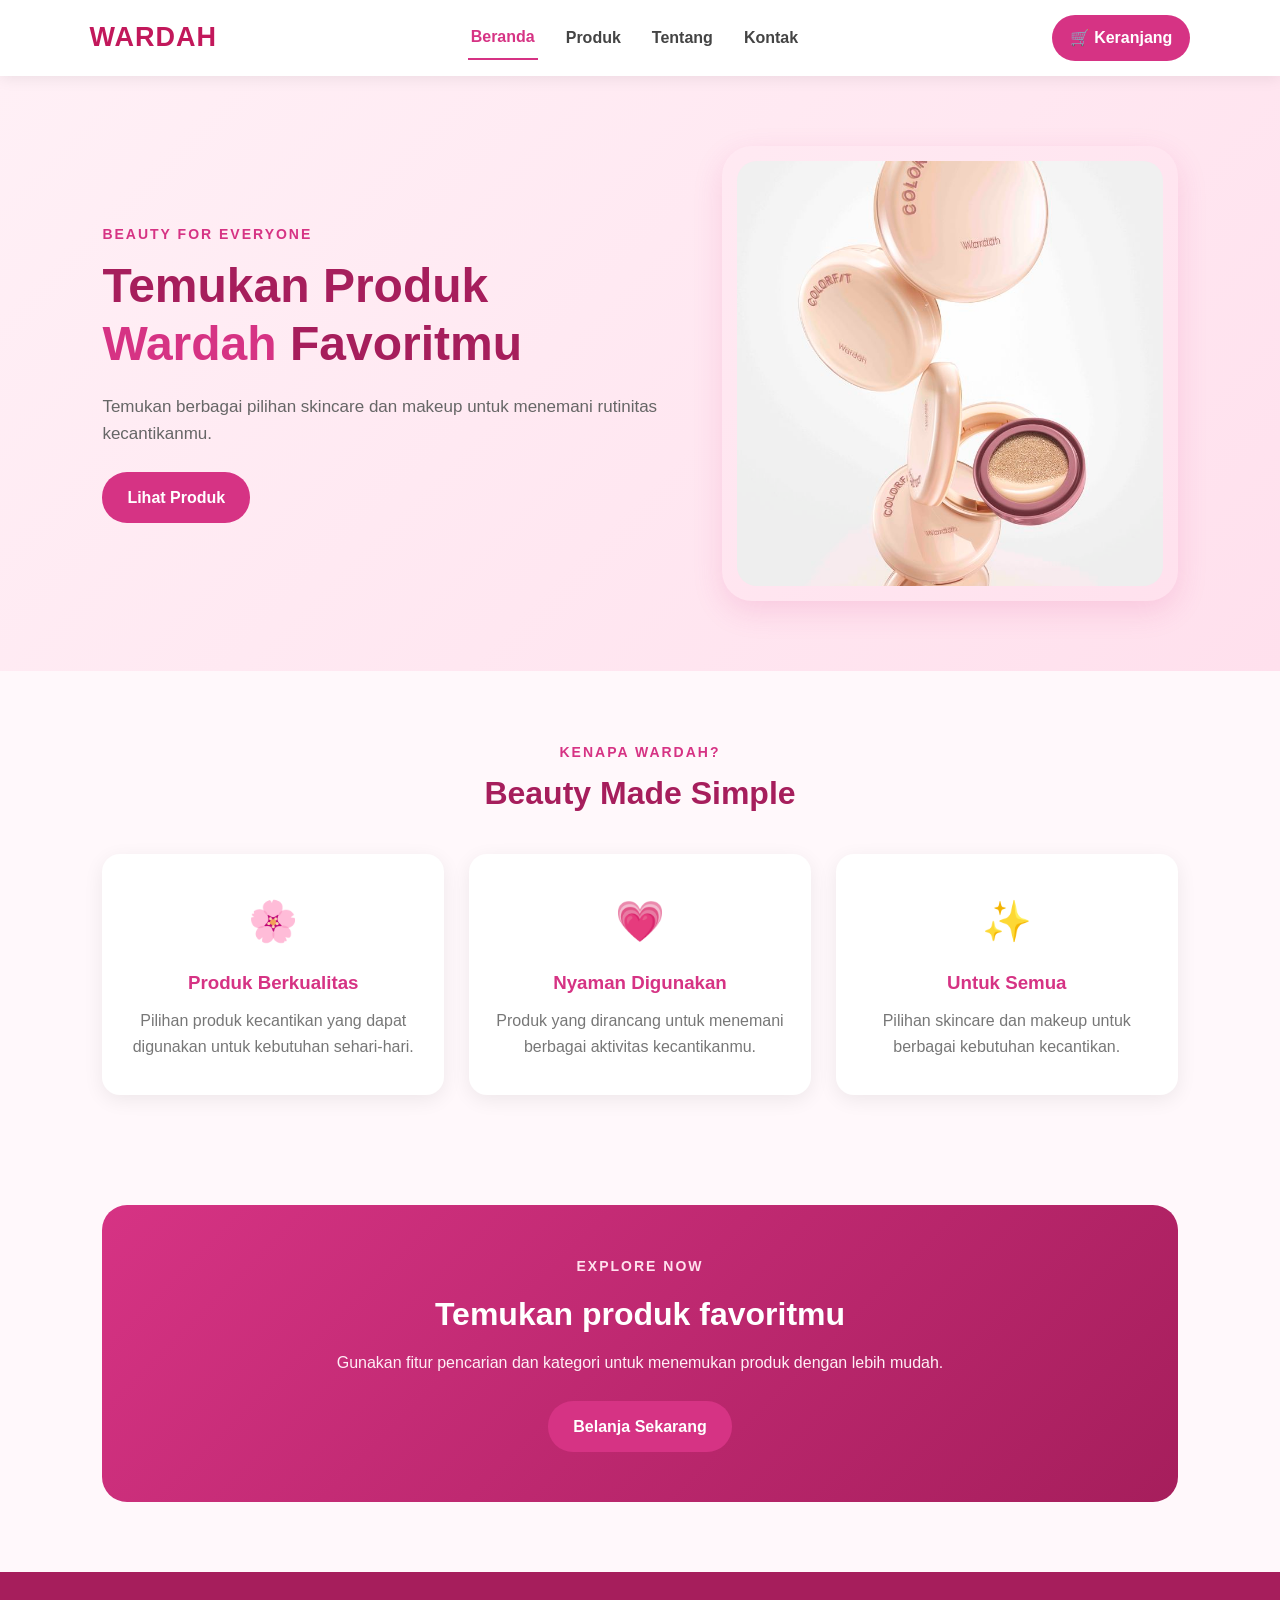
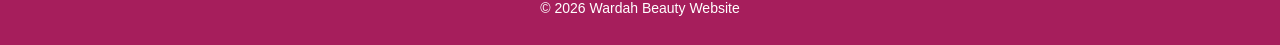
==== index.html @ 6081b06a "Upload project" ====
<!DOCTYPE html>
<html lang="id">
<head>
    <meta charset="UTF-8">
    <meta name="viewport" content="width=device-width, initial-scale=1.0">
    <title>Wardah Beauty - Beranda</title>

    <link rel="stylesheet" href="style.css">
</head>

<body>

    <header>
        <div class="logo">WARDAH</div>

        <nav>
            <a href="index.html" class="active">Beranda</a>
            <a href="produk.html">Produk</a>
            <a href="tentang.html">Tentang</a>
            <a href="kontak.html">Kontak</a>
        </nav>

        <a href="produk.html" class="cart-link">
            🛒 Keranjang
        </a>
    </header>

    <main>

        <section class="hero">
            <div class="hero-text">
                <p class="subtitle">BEAUTY FOR EVERYONE</p>

                <h1>
                    Temukan Produk
                    <span>Wardah</span>
                    Favoritmu
                </h1>

                <p>
                    Temukan berbagai pilihan skincare dan makeup
                    untuk menemani rutinitas kecantikanmu.
                </p>

                <a href="produk.html" class="main-button">
                    Lihat Produk
                </a>
            </div>

            <div class="hero-image">
                <img src="WardahColorfit.jpg"
                     alt="Produk Wardah">
            </div>
        </section>

        <section class="features">
            <div class="section-heading">
                <p>KENAPA WARDAH?</p>
                <h2>Beauty Made Simple</h2>
            </div>

            <div class="feature-list">

                <article class="feature-card">
                    <div class="feature-icon">🌸</div>
                    <h3>Produk Berkualitas</h3>
                    <p>
                        Pilihan produk kecantikan yang dapat
                        digunakan untuk kebutuhan sehari-hari.
                    </p>
                </article>

                <article class="feature-card">
                    <div class="feature-icon">💗</div>
                    <h3>Nyaman Digunakan</h3>
                    <p>
                        Produk yang dirancang untuk menemani
                        berbagai aktivitas kecantikanmu.
                    </p>
                </article>

                <article class="feature-card">
                    <div class="feature-icon">✨</div>
                    <h3>Untuk Semua</h3>
                    <p>
                        Pilihan skincare dan makeup untuk
                        berbagai kebutuhan kecantikan.
                    </p>
                </article>

            </div>
        </section>

        <section class="home-promo">
            <div>
                <p class="subtitle">EXPLORE NOW</p>
                <h2>Temukan produk favoritmu</h2>
                <p>
                    Gunakan fitur pencarian dan kategori untuk
                    menemukan produk dengan lebih mudah.
                </p>

                <a href="produk.html" class="main-button">
                    Belanja Sekarang
                </a>
            </div>
        </section>

    </main>

    <footer>
        <p>© 2026 Wardah Beauty Website</p>
    </footer>

    <script src="script.js"></script>
</body>
</html>
---- style.css ----
/* ================================
   RESET
================================ */

* {
    margin: 0;
    padding: 0;
    box-sizing: border-box;
}

html {
    scroll-behavior: smooth;
}

body {
    font-family: Arial, Helvetica, sans-serif;
    background-color: #fff8fb;
    color: #333;
    line-height: 1.6;
}

/* ================================
   HEADER
================================ */

header {
    background-color: #ffffff;
    min-height: 75px;
    padding: 15px 7%;

    display: flex;
    align-items: center;
    justify-content: space-between;

    gap: 25px;

    box-shadow: 0 2px 15px rgba(0, 0, 0, 0.08);

    position: sticky;
    top: 0;
    z-index: 100;
}

/* LOGO */

.logo {
    color: #c2185b;
    font-size: 27px;
    font-weight: bold;
    letter-spacing: 1px;
}

/* NAVIGATION */

nav {
    display: flex;
    align-items: center;
    justify-content: center;
    gap: 25px;
}

nav a {
    color: #444;
    text-decoration: none;
    font-weight: bold;
    padding: 8px 3px;

    transition: 0.3s;
}

nav a:hover {
    color: #d63384;
}

nav a.active {
    color: #d63384;
    border-bottom: 2px solid #d63384;
}

/* CART */

.cart-link,
.cart-button {
    border: none;
    text-decoration: none;
    background-color: #d63384;
    color: white;

    padding: 10px 18px;

    border-radius: 25px;

    font-weight: bold;
    cursor: pointer;

    transition: 0.3s;
}

.cart-link:hover,
.cart-button:hover {
    background-color: #b02a6f;
    transform: translateY(-2px);
}

#cartCount {
    background-color: white;
    color: #d63384;

    padding: 2px 7px;
    margin-left: 4px;

    border-radius: 50%;

    font-size: 12px;
}

/* ================================
   HERO
================================ */

.hero {
    min-height: 520px;

    padding: 70px 8%;

    display: flex;
    align-items: center;
    justify-content: space-between;

    gap: 50px;

    background: linear-gradient(
        135deg,
        #fff0f6,
        #ffe0ed
    );
}

.hero-text {
    max-width: 570px;
}

.subtitle {
    color: #d63384;
    font-size: 14px;
    font-weight: bold;
    letter-spacing: 2px;

    margin-bottom: 12px;
}

.hero-text h1 {
    color: #a61e5c;

    font-size: 48px;

    line-height: 1.2;

    margin-bottom: 20px;
}

.hero-text h1 span {
    color: #d63384;
}

.hero-text > p:not(.subtitle) {
    color: #666;
    font-size: 17px;
}

/* HERO IMAGE */

.hero-image {
    width: 500px;
    max-width: 48%;

    padding: 15px;

    border-radius: 30px;

    box-shadow:
        0 10px 30px rgba(214, 51, 132, 0.15);
}

.hero-image img {
    width: 100%;
    aspect-ratio: 1 / 1;

    display: block;

    object-fit: cover;
    object-position: center;

    padding: 0;
    margin: 0;

    border-radius: 20px;
}

/* ================================
   BUTTON
================================ */

.main-button {
    display: inline-block;

    margin-top: 25px;

    padding: 13px 25px;

    background-color: #d63384;
    color: white;

    text-decoration: none;

    border: none;

    border-radius: 25px;

    font-weight: bold;

    cursor: pointer;

    transition: 0.3s;
}

.main-button:hover {
    background-color: #b02a6f;
    transform: translateY(-2px);
}

/* ================================
   SECTION
================================ */

section {
    padding: 70px 8%;
}

.section-heading {
    text-align: center;
    margin-bottom: 35px;
}

.section-heading p {
    color: #d63384;

    font-size: 14px;

    font-weight: bold;

    letter-spacing: 2px;
}

.section-heading h2 {
    color: #a61e5c;

    font-size: 32px;

    margin-top: 5px;
}

/* ================================
   FEATURE
================================ */

.feature-list {
    display: grid;

    grid-template-columns:
        repeat(3, 1fr);

    gap: 25px;
}

.feature-card {
    background-color: white;

    padding: 35px 25px;

    text-align: center;

    border-radius: 18px;

    box-shadow:
        0 5px 20px rgba(0, 0, 0, 0.07);

    transition: 0.3s;
}

.feature-card:hover {
    transform: translateY(-8px);

    box-shadow:
        0 10px 25px rgba(214, 51, 132, 0.15);
}

.feature-icon {
    font-size: 40px;

    margin-bottom: 15px;
}

.feature-card h3 {
    color: #d63384;

    margin-bottom: 10px;
}

.feature-card p {
    color: #777;
}

/* ================================
   PROMO
================================ */

.home-promo {
    background: linear-gradient(
        135deg,
        #d63384,
        #a61e5c
    );

    color: white;

    border-radius: 25px;

    margin: 40px 8% 70px;

    padding: 50px;

    text-align: center;
}

.home-promo .subtitle {
    color: #ffe1ee;
}

.home-promo h2 {
    font-size: 32px;

    margin-bottom: 10px;
}

.home-promo p:not(.subtitle) {
    color: #ffeef6;
}

/* ================================
   PAGE TITLE
================================ */

.page-title {
    text-align: center;

    padding: 65px 20px 30px;
}

.page-title h1 {
    color: #a61e5c;

    font-size: 38px;

    margin-bottom: 8px;
}

.page-title > p:last-child {
    color: #777;
}

/* ================================
   SEARCH
================================ */

.product-section {
    padding-top: 25px;
}

.search-box {
    max-width: 650px;

    margin: 0 auto 25px;
}

.search-box input {
    width: 100%;

    padding: 15px 20px;

    border: 2px solid #f3bfd4;

    border-radius: 30px;

    background-color: white;

    font-size: 16px;

    outline: none;

    transition: 0.3s;
}

.search-box input:focus {
    border-color: #d63384;

    box-shadow:
        0 0 0 4px rgba(214, 51, 132, 0.08);
}

/* ================================
   FILTER
================================ */

.filter {
    text-align: center;

    margin-bottom: 25px;
}

.filter-btn {
    border: none;

    padding: 10px 22px;

    margin: 5px;

    border-radius: 25px;

    background-color: #f8dce8;

    color: #a61e5c;

    font-weight: bold;

    cursor: pointer;

    transition: 0.3s;
}

.filter-btn:hover {
    background-color: #f1bfd3;
}

.filter-btn.active {
    background-color: #d63384;

    color: white;
}

.jumlah-produk {
    text-align: center;

    color: #777;

    margin-bottom: 25px;
}

/* ================================
   PRODUCT LIST
================================ */

.product-list {
    display: grid;

    grid-template-columns:
        repeat(3, 1fr);

    gap: 25px;
}

.product-card {
    background-color: white;
    padding: 16px;
    border-radius: 18px;
    box-shadow: 0 5px 20px rgba(0, 0, 0, 0.07);
    transition: 0.3s;
    overflow: hidden;
}

.product-card:hover {
    transform: translateY(-7px);
    box-shadow: 0 12px 25px rgba(214, 51, 132, 0.15);
}

.product-card img {
    width: 100%;
    aspect-ratio: 1 / 1;
    height: auto;

    display: block;

    object-fit: cover;
    object-position: center;

    padding: 0;
    margin: 0 0 15px 0;

    border-radius: 12px;
    background-color: #fff4f8;
}

.product-card .kategori {
    color: #d63384;
    text-transform: uppercase;
    font-size: 12px;
    font-weight: bold;
    letter-spacing: 1px;
}

.product-card h3 {
    color: #444;

    font-size: 18px;

    margin: 7px 0;

    min-height: 54px;
}

.harga {
    color: #b02a6f;

    font-size: 19px;

    font-weight: bold;
}

/* PRODUCT BUTTON */

.product-buttons {
    display: flex;

    gap: 8px;

    margin-top: 15px;
}

.beli {
    flex: 1;

    border: none;

    padding: 11px;

    border-radius: 20px;

    background-color: #d63384;

    color: white;

    font-weight: bold;

    cursor: pointer;

    transition: 0.3s;
}

.beli:hover {
    background-color: #b02a6f;
}

.favorite {
    width: 45px;

    border: none;

    border-radius: 50%;

    background-color: #fce4ec;

    color: #d63384;

    font-size: 20px;

    cursor: pointer;

    transition: 0.3s;
}

.favorite:hover {
    transform: scale(1.08);
}

.favorite.active {
    background-color: #d63384;

    color: white;
}

/* EMPTY PRODUCT */

.produk-kosong {
    display: none;

    text-align: center;

    padding: 40px;

    color: #999;
}

/* ================================
   ABOUT
================================ */

.about {
    display: grid;

    grid-template-columns:
        1fr 1fr;

    align-items: center;

    gap: 60px;
}

.about-image img {
    width: 100%;

    height: 430px;

    object-fit: contain;

    border-radius: 20px;

    padding: 20px;

    box-shadow:
        0 5px 20px rgba(0, 0, 0, 0.07);
}

.about-text h2 {
    color: #a61e5c;

    font-size: 35px;

    margin-bottom: 15px;
}

.about-text p:not(.subtitle) {
    color: #666;

    margin-bottom: 15px;
}

/* ABOUT INFO */

.about-info {
    display: grid;

    grid-template-columns:
        repeat(3, 1fr);

    gap: 25px;
}

.info-card {
    text-align: center;

    background-color: white;

    padding: 30px;

    border-radius: 18px;

    box-shadow:
        0 5px 20px rgba(0, 0, 0, 0.07);
}

.info-card span {
    font-size: 35px;
}

.info-card h3 {
    color: #d63384;

    margin: 10px 0;
}

/* ================================
   CONTACT
================================ */

.contact {
    display: grid;

    grid-template-columns:
        1fr 1fr;

    gap: 50px;
}

.contact-info h2 {
    color: #a61e5c;

    margin-bottom: 25px;
}

.contact-item {
    display: flex;

    align-items: center;

    gap: 15px;

    background-color: white;

    padding: 18px;

    margin-bottom: 15px;

    border-radius: 12px;

    box-shadow:
        0 4px 15px rgba(0, 0, 0, 0.06);
}

.contact-item > span {
    font-size: 28px;
}

.contact-item h3 {
    color: #d63384;
}

.contact-item p {
    color: #777;
}

/* FORM */

.contact-form {
    background-color: white;

    padding: 30px;

    border-radius: 18px;

    box-shadow:
        0 5px 20px rgba(0, 0, 0, 0.07);
}

.form-group {
    margin-bottom: 18px;
}

.form-group label {
    display: block;

    margin-bottom: 6px;

    font-weight: bold;

    color: #555;
}

.form-group input,
.form-group textarea {
    width: 100%;

    padding: 13px;

    border: 1px solid #ddd;

    border-radius: 8px;

    font-family: inherit;

    font-size: 15px;

    outline: none;

    resize: vertical;
}

.form-group input:focus,
.form-group textarea:focus {
    border-color: #d63384;

    box-shadow:
        0 0 0 3px rgba(214, 51, 132, 0.08);
}

.contact-form .main-button {
    width: 100%;
}

/* ================================
   FOOTER
================================ */

footer {
    background-color: #a61e5c;

    color: white;

    text-align: center;

    padding: 25px;

    margin-top: 30px;
}

footer p {
    font-size: 14px;
}

/* ================================
   RESPONSIVE TABLET
================================ */

@media (max-width: 900px) {

    header {
        flex-wrap: wrap;

        justify-content: center;
    }

    .hero {
        flex-direction: column;

        text-align: center;
    }

    .hero-text {
        max-width: 700px;
    }

    .hero-image {
        max-width: 70%;

        width: 400px;
    }

    .feature-list {
        grid-template-columns: 1fr;
    }

    .product-list {
        grid-template-columns:
            repeat(2, 1fr);
    }

    .about {
        grid-template-columns: 1fr;
    }

    .about-image img {
        height: 350px;
    }

    .about-info {
        grid-template-columns: 1fr;
    }

    .contact {
        grid-template-columns: 1fr;
    }
}

/* ================================
   RESPONSIVE HP
================================ */

@media (max-width: 600px) {

    header {
        padding: 15px 5%;

        flex-direction: column;

        gap: 12px;
    }

    nav {
        flex-wrap: wrap;

        gap: 12px;
    }

    nav a {
        font-size: 14px;
    }

    .cart-link,
    .cart-button {
        font-size: 14px;
    }

    .hero {
        padding: 50px 6%;
    }

    .hero-text h1 {
        font-size: 35px;
    }

    .hero-image {
        max-width: 100%;
    }

    .hero-image img {
        height: 300px;
    }

    section {
        padding: 50px 6%;
    }

    .page-title {
        padding: 50px 20px 20px;
    }

    .page-title h1 {
        font-size: 30px;
    }

    .product-list {
        grid-template-columns: 1fr;
    }

    .product-card img {
        height: 280px;
    }

    .home-promo {
        margin: 20px 6% 50px;

        padding: 35px 20px;
    }

    .home-promo h2 {
        font-size: 25px;
    }

    .about-text h2 {
        font-size: 28px;
    }

    .contact-form {
        padding: 20px;
    }
}
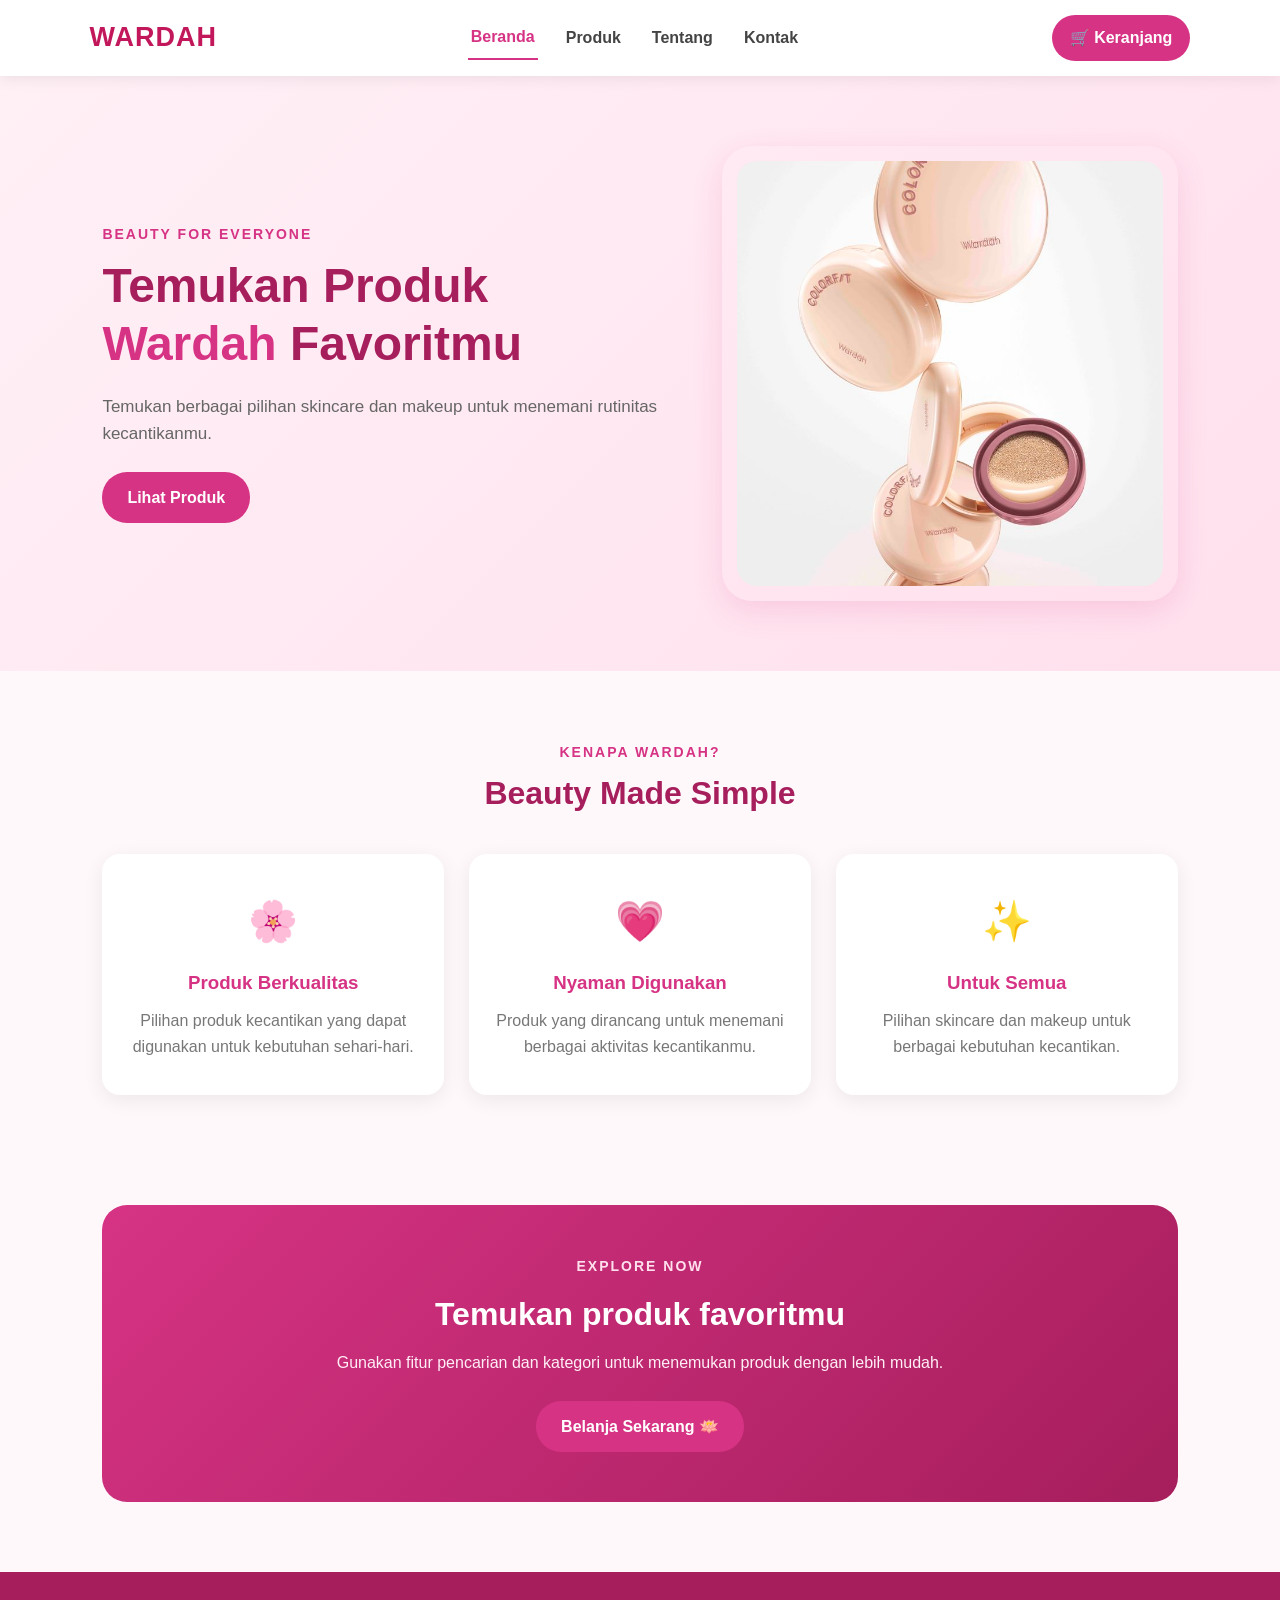
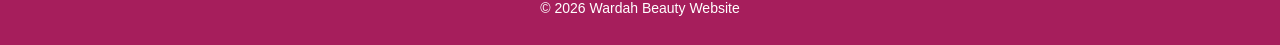
==== commit e0c8c8ce: "update file" ====
--- a/index.html
+++ b/index.html
@@ -101,7 +101,7 @@
                 </p>
 
                 <a href="produk.html" class="main-button">
-                    Belanja Sekarang
+                    Belanja Sekarang 🪷
                 </a>
             </div>
         </section>
--- a/style.css
+++ b/style.css
@@ -1,7 +1,3 @@
-/* ================================
-   RESET
-================================ */
-
 * {
     margin: 0;
     padding: 0;
@@ -19,38 +15,26 @@
     line-height: 1.6;
 }
 
-/* ================================
-   HEADER
-================================ */
-
 header {
     background-color: #ffffff;
     min-height: 75px;
     padding: 15px 7%;
-
     display: flex;
     align-items: center;
     justify-content: space-between;
-
     gap: 25px;
-
     box-shadow: 0 2px 15px rgba(0, 0, 0, 0.08);
-
     position: sticky;
     top: 0;
     z-index: 100;
 }
 
-/* LOGO */
-
 .logo {
     color: #c2185b;
     font-size: 27px;
     font-weight: bold;
     letter-spacing: 1px;
 }
-
-/* NAVIGATION */
 
 nav {
     display: flex;
@@ -64,7 +48,6 @@
     text-decoration: none;
     font-weight: bold;
     padding: 8px 3px;
-
     transition: 0.3s;
 }
 
@@ -76,8 +59,6 @@
     color: #d63384;
     border-bottom: 2px solid #d63384;
 }
-
-/* CART */
 
 .cart-link,
 .cart-button {
@@ -85,14 +66,10 @@
     text-decoration: none;
     background-color: #d63384;
     color: white;
-
     padding: 10px 18px;
-
     border-radius: 25px;
-
     font-weight: bold;
     cursor: pointer;
-
     transition: 0.3s;
 }
 
@@ -105,30 +82,19 @@
 #cartCount {
     background-color: white;
     color: #d63384;
-
     padding: 2px 7px;
     margin-left: 4px;
-
     border-radius: 50%;
-
     font-size: 12px;
 }
-
-/* ================================
-   HERO
-================================ */
 
 .hero {
     min-height: 520px;
-
     padding: 70px 8%;
-
     display: flex;
     align-items: center;
     justify-content: space-between;
-
     gap: 50px;
-
     background: linear-gradient(
         135deg,
         #fff0f6,
@@ -145,17 +111,13 @@
     font-size: 14px;
     font-weight: bold;
     letter-spacing: 2px;
-
     margin-bottom: 12px;
 }
 
 .hero-text h1 {
     color: #a61e5c;
-
     font-size: 48px;
-
     line-height: 1.2;
-
     margin-bottom: 20px;
 }
 
@@ -168,16 +130,11 @@
     font-size: 17px;
 }
 
-/* HERO IMAGE */
-
 .hero-image {
     width: 500px;
     max-width: 48%;
-
     padding: 15px;
-
     border-radius: 30px;
-
     box-shadow:
         0 10px 30px rgba(214, 51, 132, 0.15);
 }
@@ -185,42 +142,25 @@
 .hero-image img {
     width: 100%;
     aspect-ratio: 1 / 1;
-
     display: block;
-
     object-fit: cover;
     object-position: center;
-
     padding: 0;
     margin: 0;
-
     border-radius: 20px;
 }
-
-/* ================================
-   BUTTON
-================================ */
 
 .main-button {
     display: inline-block;
-
     margin-top: 25px;
-
     padding: 13px 25px;
-
     background-color: #d63384;
     color: white;
-
     text-decoration: none;
-
     border: none;
-
     border-radius: 25px;
-
-    font-weight: bold;
-
+    font-weight: bold;
     cursor: pointer;
-
     transition: 0.3s;
 }
 
@@ -229,10 +169,6 @@
     transform: translateY(-2px);
 }
 
-/* ================================
-   SECTION
-================================ */
-
 section {
     padding: 70px 8%;
 }
@@ -244,76 +180,53 @@
 
 .section-heading p {
     color: #d63384;
-
     font-size: 14px;
-
-    font-weight: bold;
-
+    font-weight: bold;
     letter-spacing: 2px;
 }
 
 .section-heading h2 {
     color: #a61e5c;
-
     font-size: 32px;
-
     margin-top: 5px;
 }
-
-/* ================================
-   FEATURE
-================================ */
 
 .feature-list {
     display: grid;
-
     grid-template-columns:
         repeat(3, 1fr);
-
     gap: 25px;
 }
 
 .feature-card {
     background-color: white;
-
     padding: 35px 25px;
-
-    text-align: center;
-
+    text-align: center;
     border-radius: 18px;
-
     box-shadow:
         0 5px 20px rgba(0, 0, 0, 0.07);
-
     transition: 0.3s;
 }
 
 .feature-card:hover {
     transform: translateY(-8px);
-
     box-shadow:
         0 10px 25px rgba(214, 51, 132, 0.15);
 }
 
 .feature-icon {
     font-size: 40px;
-
     margin-bottom: 15px;
 }
 
 .feature-card h3 {
     color: #d63384;
-
     margin-bottom: 10px;
 }
 
 .feature-card p {
     color: #777;
 }
-
-/* ================================
-   PROMO
-================================ */
 
 .home-promo {
     background: linear-gradient(
@@ -323,13 +236,9 @@
     );
 
     color: white;
-
     border-radius: 25px;
-
     margin: 40px 8% 70px;
-
     padding: 50px;
-
     text-align: center;
 }
 
@@ -339,7 +248,6 @@
 
 .home-promo h2 {
     font-size: 32px;
-
     margin-bottom: 10px;
 }
 
@@ -347,21 +255,14 @@
     color: #ffeef6;
 }
 
-/* ================================
-   PAGE TITLE
-================================ */
-
 .page-title {
     text-align: center;
-
     padding: 65px 20px 30px;
 }
 
 .page-title h1 {
     color: #a61e5c;
-
     font-size: 38px;
-
     margin-bottom: 8px;
 }
 
@@ -369,72 +270,46 @@
     color: #777;
 }
 
-/* ================================
-   SEARCH
-================================ */
-
 .product-section {
     padding-top: 25px;
 }
 
 .search-box {
     max-width: 650px;
-
     margin: 0 auto 25px;
 }
 
 .search-box input {
     width: 100%;
-
     padding: 15px 20px;
-
     border: 2px solid #f3bfd4;
-
     border-radius: 30px;
-
     background-color: white;
-
     font-size: 16px;
-
     outline: none;
-
     transition: 0.3s;
 }
 
 .search-box input:focus {
     border-color: #d63384;
-
     box-shadow:
         0 0 0 4px rgba(214, 51, 132, 0.08);
 }
 
-/* ================================
-   FILTER
-================================ */
-
 .filter {
     text-align: center;
-
     margin-bottom: 25px;
 }
 
 .filter-btn {
     border: none;
-
     padding: 10px 22px;
-
     margin: 5px;
-
     border-radius: 25px;
-
     background-color: #f8dce8;
-
     color: #a61e5c;
-
-    font-weight: bold;
-
+    font-weight: bold;
     cursor: pointer;
-
     transition: 0.3s;
 }
 
@@ -444,28 +319,19 @@
 
 .filter-btn.active {
     background-color: #d63384;
-
     color: white;
 }
 
 .jumlah-produk {
     text-align: center;
-
     color: #777;
-
     margin-bottom: 25px;
 }
-
-/* ================================
-   PRODUCT LIST
-================================ */
 
 .product-list {
     display: grid;
-
     grid-template-columns:
         repeat(3, 1fr);
-
     gap: 25px;
 }
 
@@ -487,15 +353,11 @@
     width: 100%;
     aspect-ratio: 1 / 1;
     height: auto;
-
     display: block;
-
     object-fit: cover;
     object-position: center;
-
     padding: 0;
     margin: 0 0 15px 0;
-
     border-radius: 12px;
     background-color: #fff4f8;
 }
@@ -510,49 +372,32 @@
 
 .product-card h3 {
     color: #444;
-
     font-size: 18px;
-
     margin: 7px 0;
-
     min-height: 54px;
 }
 
 .harga {
     color: #b02a6f;
-
     font-size: 19px;
-
-    font-weight: bold;
-}
-
-/* PRODUCT BUTTON */
+    font-weight: bold;
+}
 
 .product-buttons {
     display: flex;
-
     gap: 8px;
-
     margin-top: 15px;
 }
 
 .beli {
     flex: 1;
-
     border: none;
-
     padding: 11px;
-
     border-radius: 20px;
-
     background-color: #d63384;
-
     color: white;
-
-    font-weight: bold;
-
+    font-weight: bold;
     cursor: pointer;
-
     transition: 0.3s;
 }
 
@@ -562,19 +407,12 @@
 
 .favorite {
     width: 45px;
-
     border: none;
-
     border-radius: 50%;
-
     background-color: #fce4ec;
-
-    color: #d63384;
-
+    color: #d63384;
     font-size: 20px;
-
     cursor: pointer;
-
     transition: 0.3s;
 }
 
@@ -584,86 +422,57 @@
 
 .favorite.active {
     background-color: #d63384;
-
     color: white;
 }
-
-/* EMPTY PRODUCT */
 
 .produk-kosong {
     display: none;
-
-    text-align: center;
-
+    text-align: center;
     padding: 40px;
-
     color: #999;
 }
-
-/* ================================
-   ABOUT
-================================ */
 
 .about {
     display: grid;
-
     grid-template-columns:
         1fr 1fr;
-
     align-items: center;
-
     gap: 60px;
 }
 
 .about-image img {
     width: 100%;
-
     height: 430px;
-
     object-fit: contain;
-
     border-radius: 20px;
-
     padding: 20px;
-
     box-shadow:
         0 5px 20px rgba(0, 0, 0, 0.07);
 }
 
 .about-text h2 {
     color: #a61e5c;
-
     font-size: 35px;
-
     margin-bottom: 15px;
 }
 
 .about-text p:not(.subtitle) {
     color: #666;
-
     margin-bottom: 15px;
 }
-
-/* ABOUT INFO */
 
 .about-info {
     display: grid;
-
     grid-template-columns:
         repeat(3, 1fr);
-
     gap: 25px;
 }
 
 .info-card {
     text-align: center;
-
     background-color: white;
-
     padding: 30px;
-
     border-radius: 18px;
-
     box-shadow:
         0 5px 20px rgba(0, 0, 0, 0.07);
 }
@@ -674,44 +483,29 @@
 
 .info-card h3 {
     color: #d63384;
-
     margin: 10px 0;
 }
-
-/* ================================
-   CONTACT
-================================ */
 
 .contact {
     display: grid;
-
     grid-template-columns:
         1fr 1fr;
-
     gap: 50px;
 }
 
 .contact-info h2 {
     color: #a61e5c;
-
     margin-bottom: 25px;
 }
 
 .contact-item {
     display: flex;
-
     align-items: center;
-
     gap: 15px;
-
     background-color: white;
-
     padding: 18px;
-
     margin-bottom: 15px;
-
     border-radius: 12px;
-
     box-shadow:
         0 4px 15px rgba(0, 0, 0, 0.06);
 }
@@ -728,15 +522,10 @@
     color: #777;
 }
 
-/* FORM */
-
 .contact-form {
     background-color: white;
-
     padding: 30px;
-
     border-radius: 18px;
-
     box-shadow:
         0 5px 20px rgba(0, 0, 0, 0.07);
 }
@@ -747,37 +536,26 @@
 
 .form-group label {
     display: block;
-
     margin-bottom: 6px;
-
-    font-weight: bold;
-
+    font-weight: bold;
     color: #555;
 }
 
 .form-group input,
 .form-group textarea {
     width: 100%;
-
     padding: 13px;
-
     border: 1px solid #ddd;
-
     border-radius: 8px;
-
     font-family: inherit;
-
     font-size: 15px;
-
     outline: none;
-
     resize: vertical;
 }
 
 .form-group input:focus,
 .form-group textarea:focus {
     border-color: #d63384;
-
     box-shadow:
         0 0 0 3px rgba(214, 51, 132, 0.08);
 }
@@ -786,19 +564,11 @@
     width: 100%;
 }
 
-/* ================================
-   FOOTER
-================================ */
-
 footer {
     background-color: #a61e5c;
-
     color: white;
-
-    text-align: center;
-
+    text-align: center;
     padding: 25px;
-
     margin-top: 30px;
 }
 
@@ -806,139 +576,100 @@
     font-size: 14px;
 }
 
-/* ================================
-   RESPONSIVE TABLET
-================================ */
-
 @media (max-width: 900px) {
 
     header {
         flex-wrap: wrap;
-
         justify-content: center;
     }
-
     .hero {
         flex-direction: column;
-
         text-align: center;
     }
-
     .hero-text {
         max-width: 700px;
     }
-
     .hero-image {
         max-width: 70%;
-
         width: 400px;
     }
-
     .feature-list {
         grid-template-columns: 1fr;
     }
-
     .product-list {
         grid-template-columns:
             repeat(2, 1fr);
     }
-
     .about {
         grid-template-columns: 1fr;
     }
-
     .about-image img {
         height: 350px;
     }
-
     .about-info {
         grid-template-columns: 1fr;
     }
-
     .contact {
         grid-template-columns: 1fr;
     }
 }
 
-/* ================================
-   RESPONSIVE HP
-================================ */
-
 @media (max-width: 600px) {
 
     header {
         padding: 15px 5%;
-
         flex-direction: column;
-
         gap: 12px;
     }
-
     nav {
         flex-wrap: wrap;
 
         gap: 12px;
     }
-
     nav a {
         font-size: 14px;
     }
-
     .cart-link,
     .cart-button {
         font-size: 14px;
     }
-
     .hero {
         padding: 50px 6%;
     }
-
     .hero-text h1 {
         font-size: 35px;
     }
-
     .hero-image {
         max-width: 100%;
     }
-
     .hero-image img {
         height: 300px;
     }
-
     section {
         padding: 50px 6%;
     }
-
     .page-title {
         padding: 50px 20px 20px;
     }
-
     .page-title h1 {
         font-size: 30px;
     }
-
     .product-list {
         grid-template-columns: 1fr;
     }
-
     .product-card img {
         height: 280px;
     }
-
     .home-promo {
         margin: 20px 6% 50px;
-
         padding: 35px 20px;
     }
-
     .home-promo h2 {
         font-size: 25px;
     }
-
     .about-text h2 {
         font-size: 28px;
     }
-
     .contact-form {
         padding: 20px;
     }
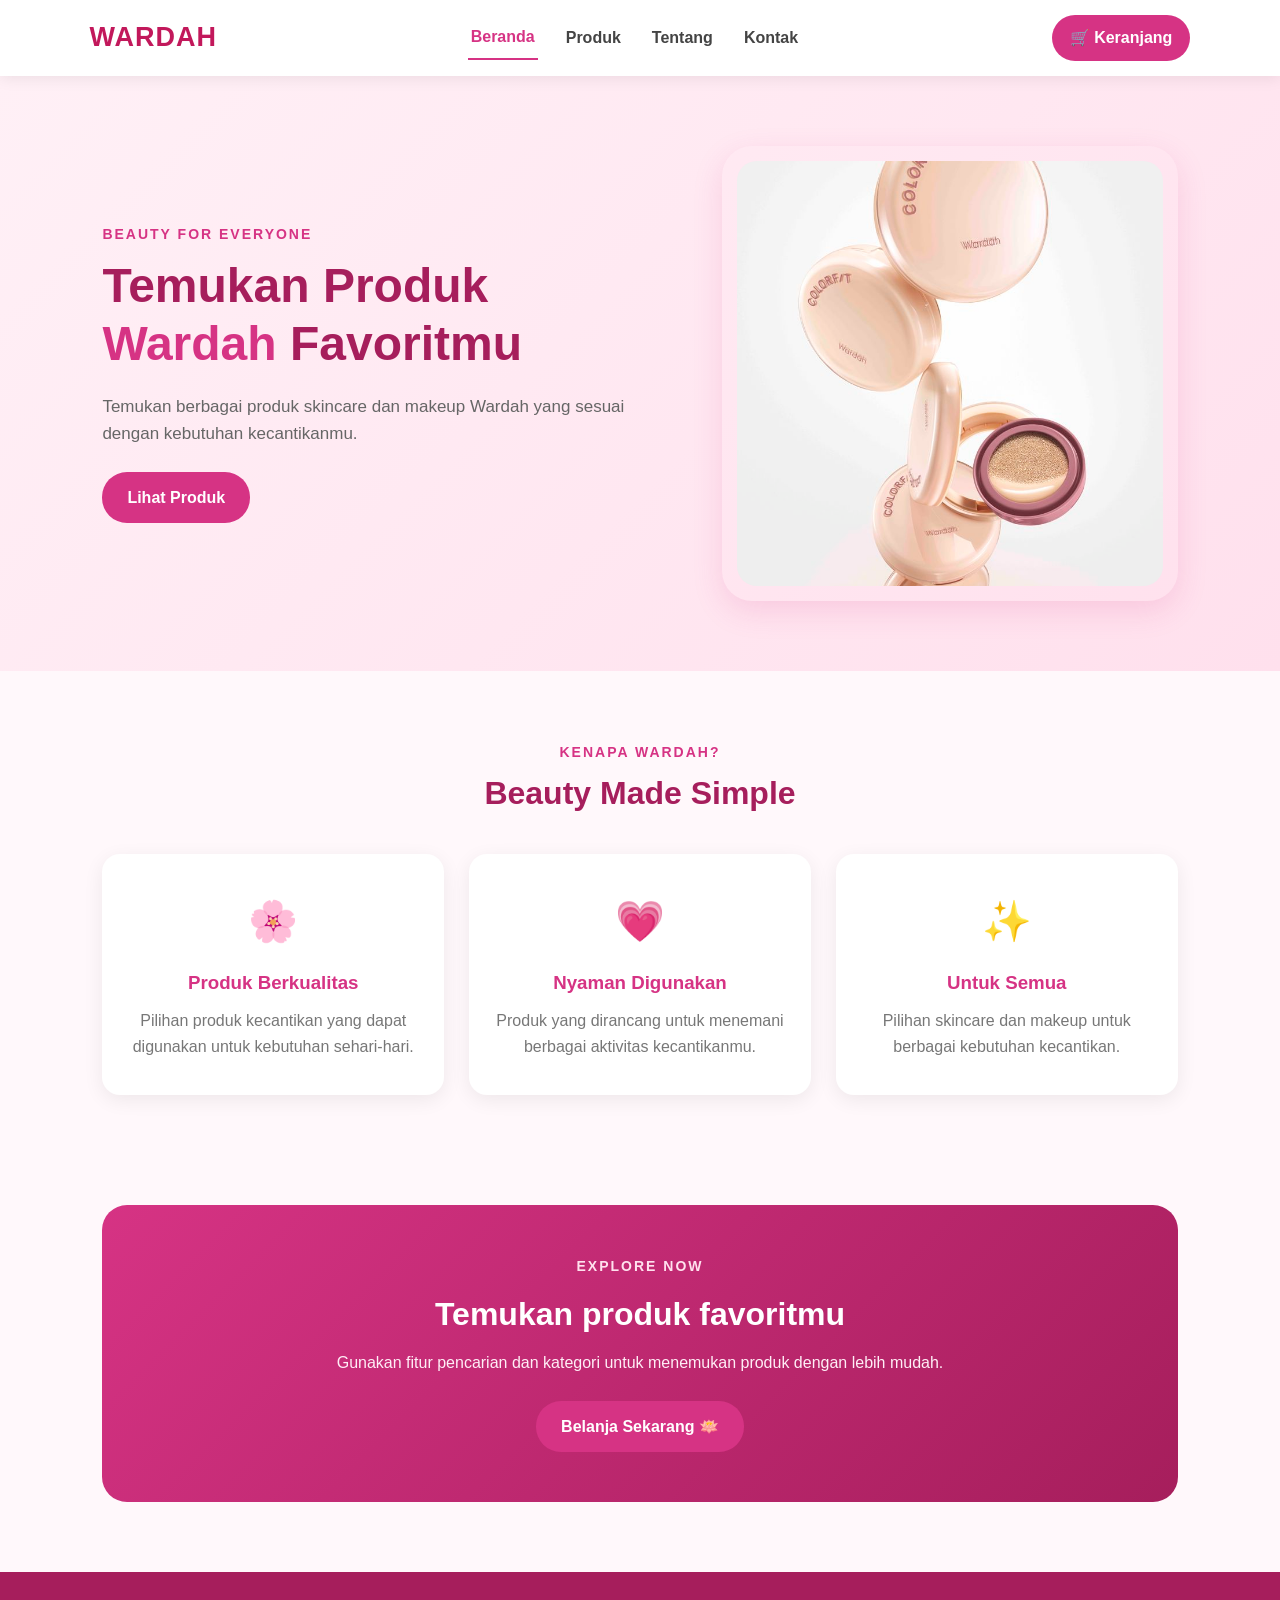
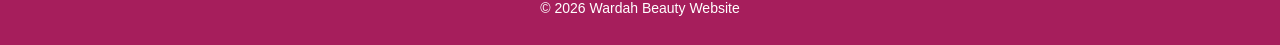
==== commit 7eed9e1f: "update file" ====
--- a/index.html
+++ b/index.html
@@ -38,8 +38,9 @@
                 </h1>
 
                 <p>
-                    Temukan berbagai pilihan skincare dan makeup
-                    untuk menemani rutinitas kecantikanmu.
+                    Temukan berbagai produk skincare dan
+                    makeup Wardah yang sesuai dengan kebutuhan
+                    kecantikanmu.
                 </p>
 
                 <a href="produk.html" class="main-button">
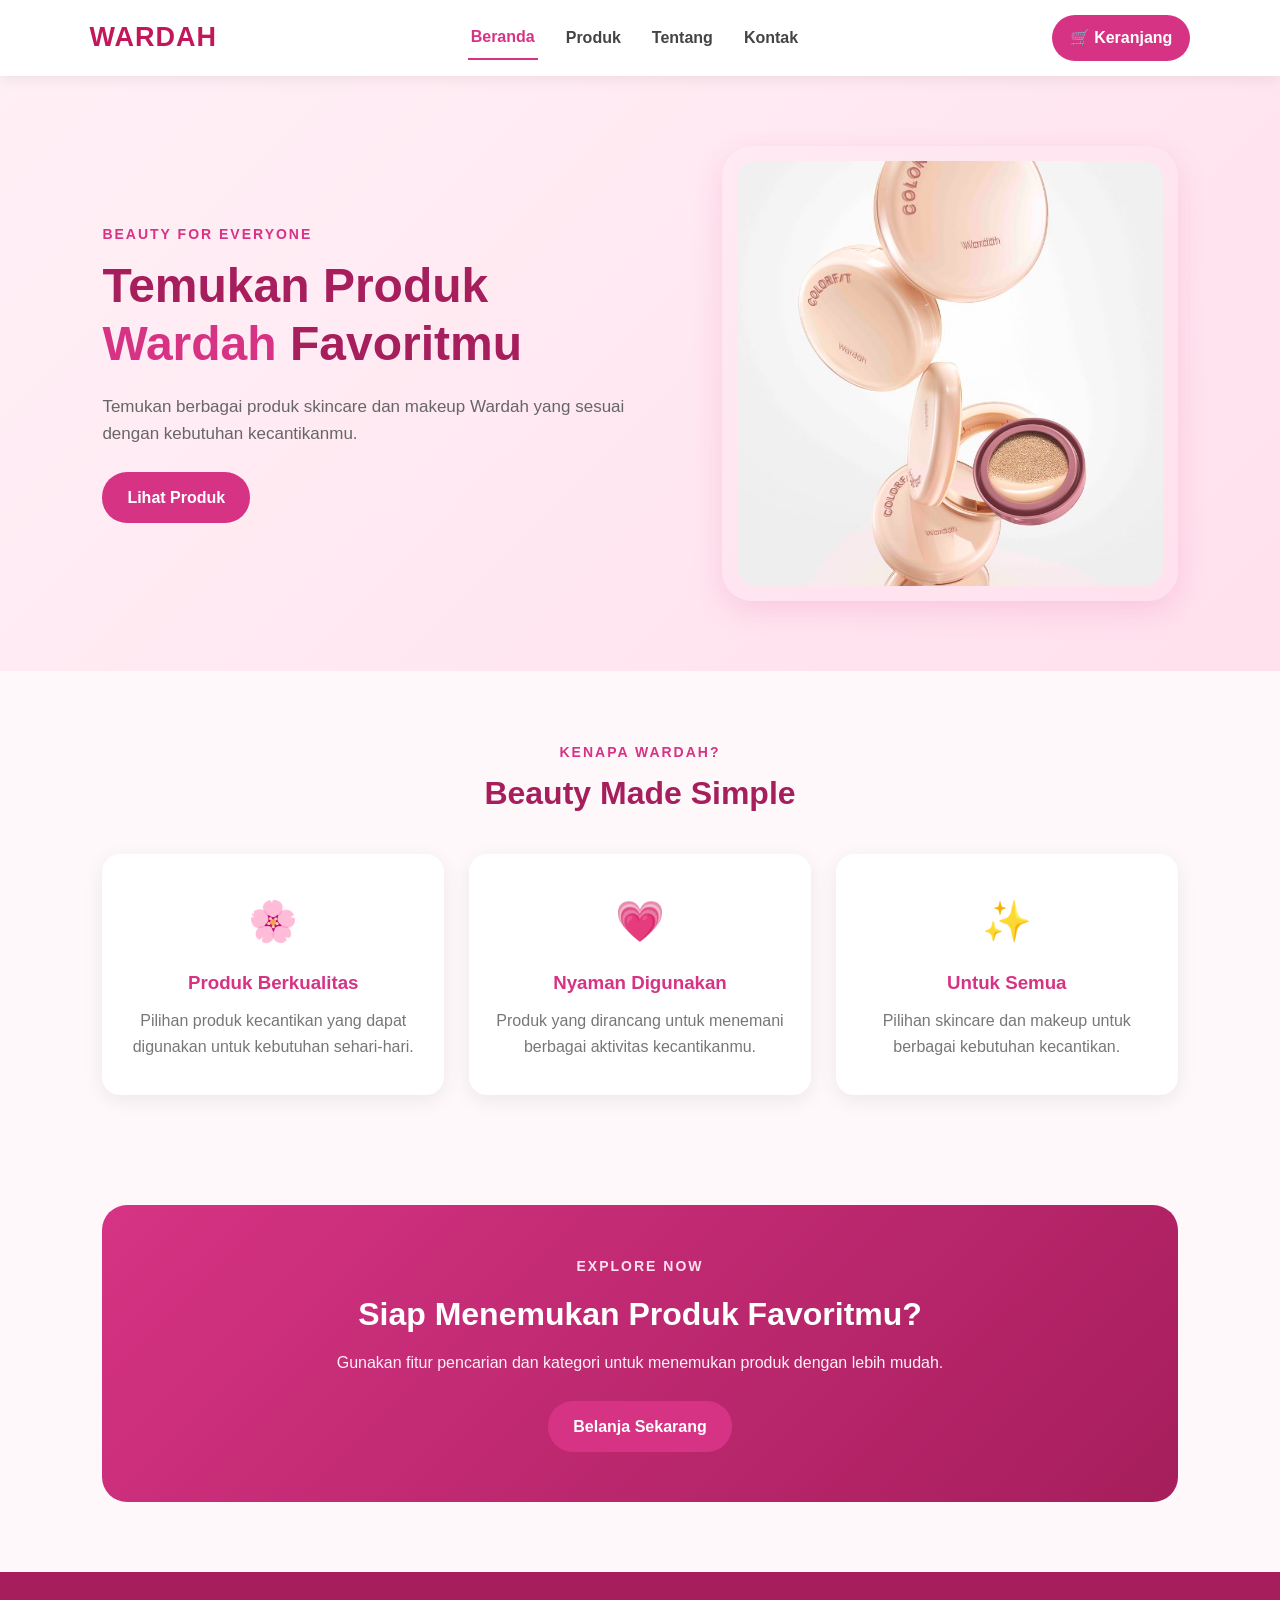
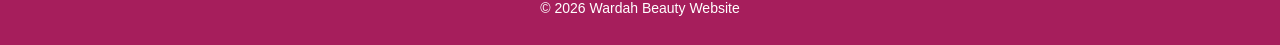
==== commit 39d42e20: "update file" ====
--- a/index.html
+++ b/index.html
@@ -95,14 +95,14 @@
         <section class="home-promo">
             <div>
                 <p class="subtitle">EXPLORE NOW</p>
-                <h2>Temukan produk favoritmu</h2>
+                <h2>Siap Menemukan Produk Favoritmu?</h2>
                 <p>
                     Gunakan fitur pencarian dan kategori untuk
                     menemukan produk dengan lebih mudah.
                 </p>
 
                 <a href="produk.html" class="main-button">
-                    Belanja Sekarang 🪷
+                    Belanja Sekarang 
                 </a>
             </div>
         </section>
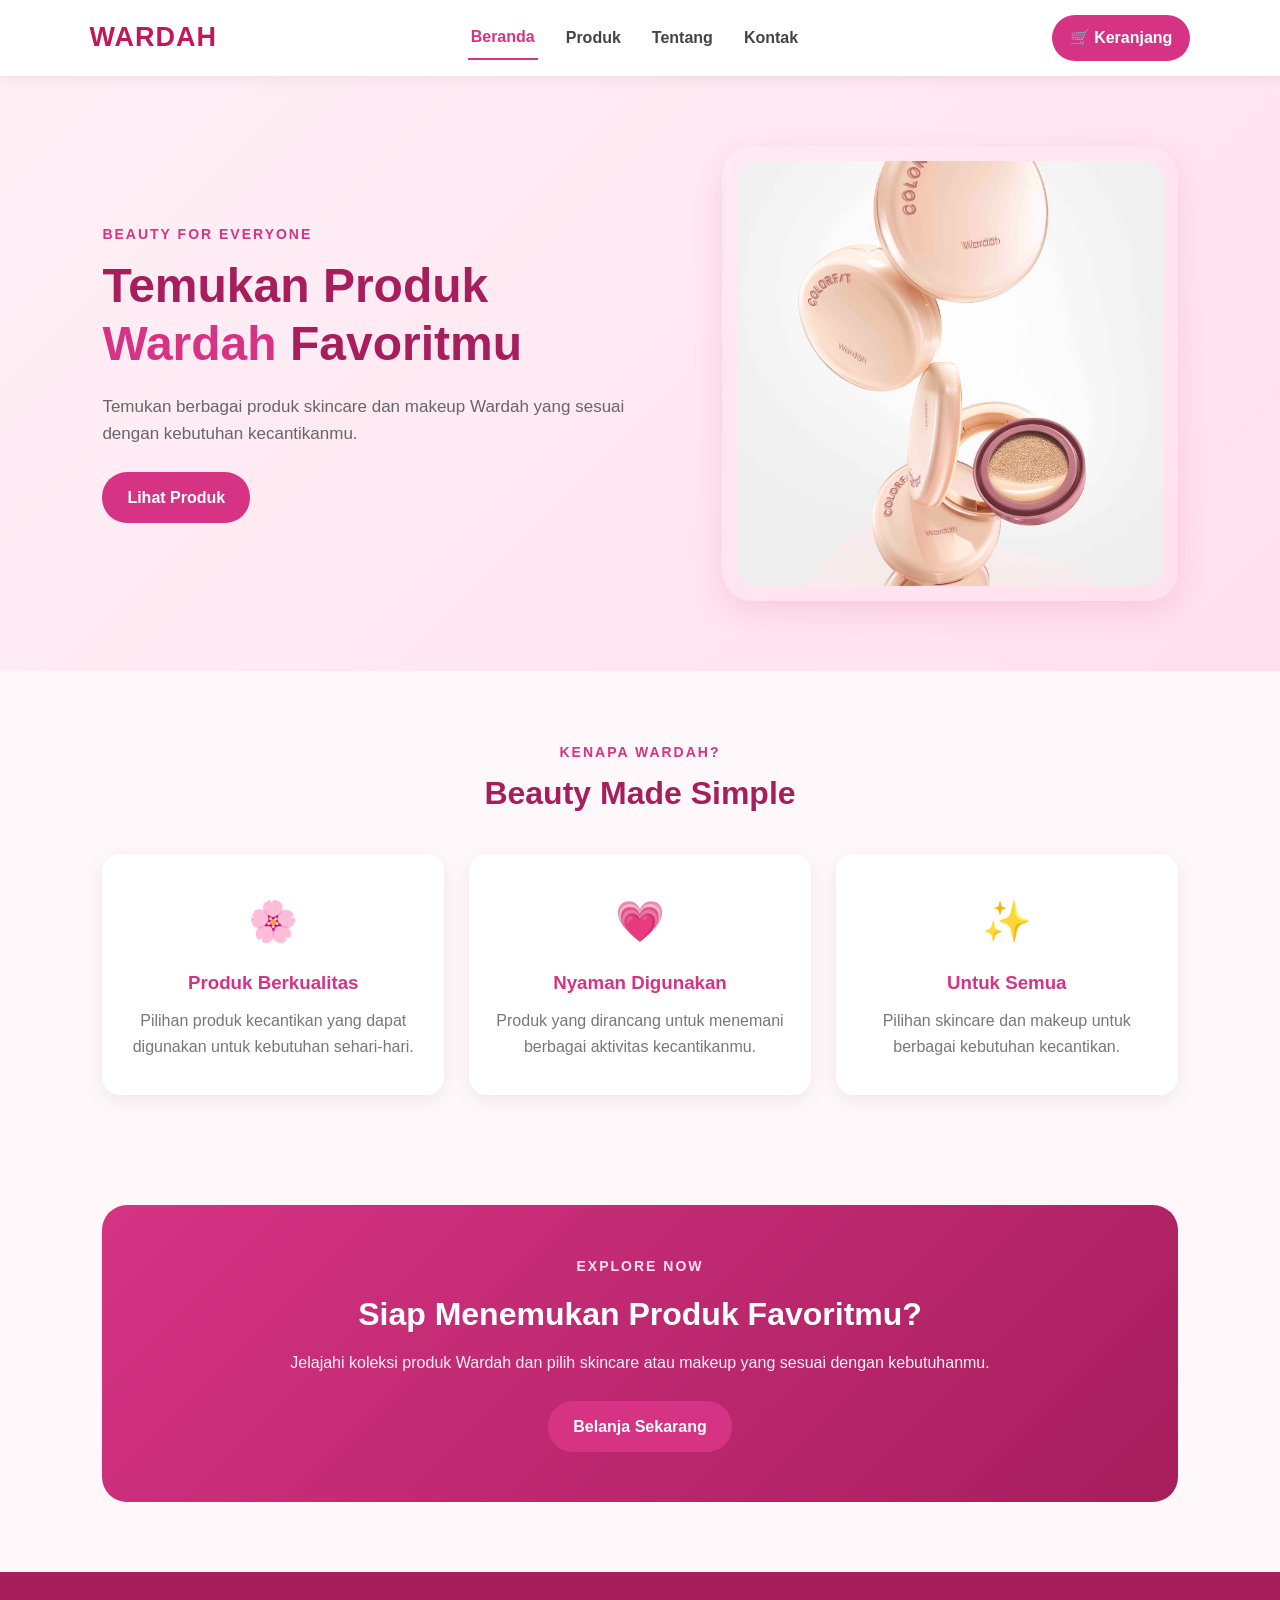
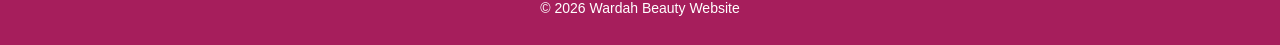
==== commit f28fe53d: "update file" ====
--- a/index.html
+++ b/index.html
@@ -97,8 +97,8 @@
                 <p class="subtitle">EXPLORE NOW</p>
                 <h2>Siap Menemukan Produk Favoritmu?</h2>
                 <p>
-                    Gunakan fitur pencarian dan kategori untuk
-                    menemukan produk dengan lebih mudah.
+                    Jelajahi koleksi produk Wardah dan pilih
+                    skincare atau makeup yang sesuai dengan kebutuhanmu.
                 </p>
 
                 <a href="produk.html" class="main-button">
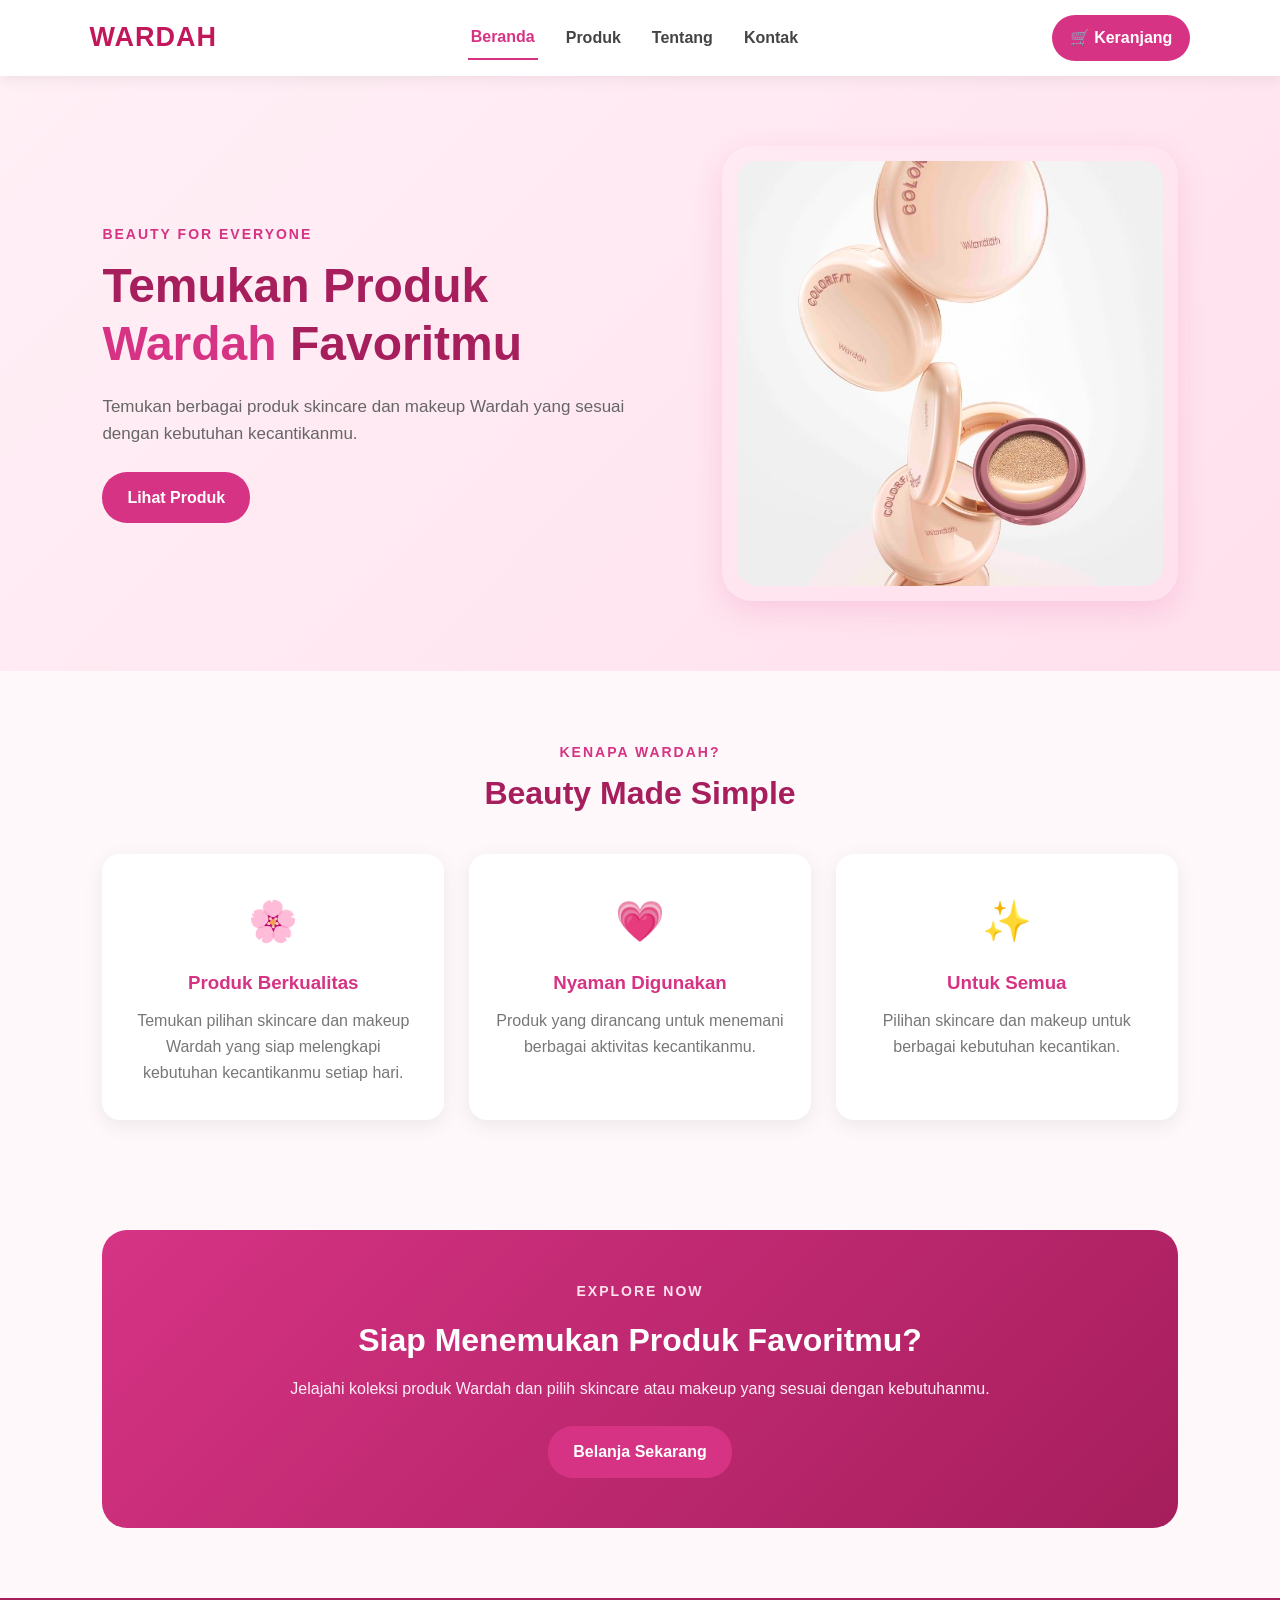
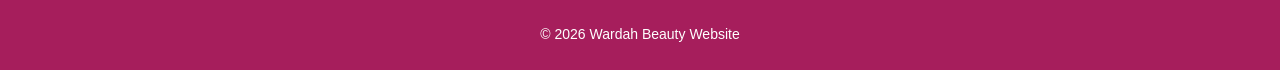
==== commit c2e699f8: "update file" ====
--- a/index.html
+++ b/index.html
@@ -66,8 +66,9 @@
                     <div class="feature-icon">🌸</div>
                     <h3>Produk Berkualitas</h3>
                     <p>
-                        Pilihan produk kecantikan yang dapat
-                        digunakan untuk kebutuhan sehari-hari.
+                        Temukan pilihan skincare dan makeup
+                        Wardah yang siap melengkapi kebutuhan 
+                        kecantikanmu setiap hari.
                     </p>
                 </article>
 
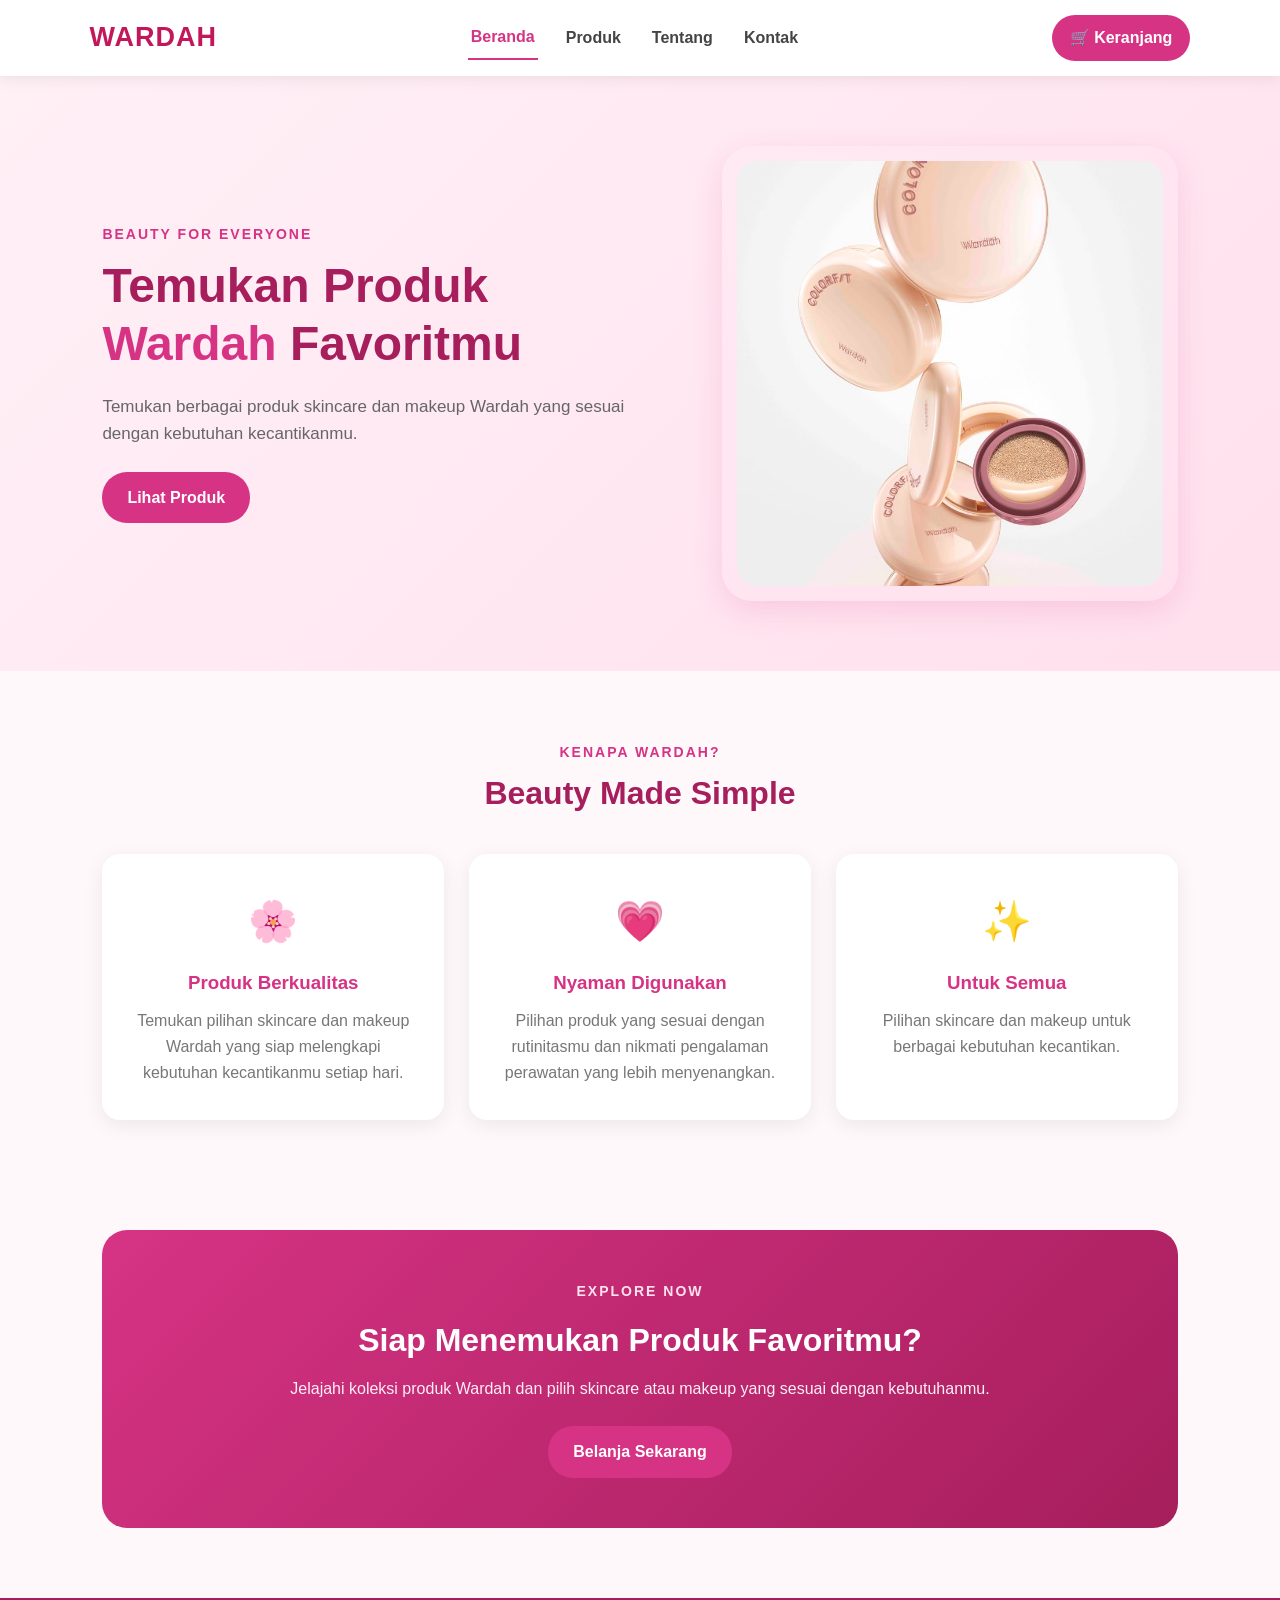
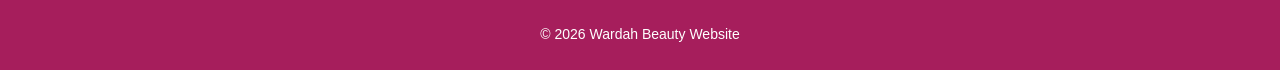
==== commit 2b74926e: "update file" ====
--- a/index.html
+++ b/index.html
@@ -76,8 +76,9 @@
                     <div class="feature-icon">💗</div>
                     <h3>Nyaman Digunakan</h3>
                     <p>
-                        Produk yang dirancang untuk menemani
-                        berbagai aktivitas kecantikanmu.
+                        Pilihan produk yang sesuai dengan
+                        rutinitasmu dan nikmati pengalaman 
+                        perawatan yang lebih menyenangkan.
                     </p>
                 </article>
 
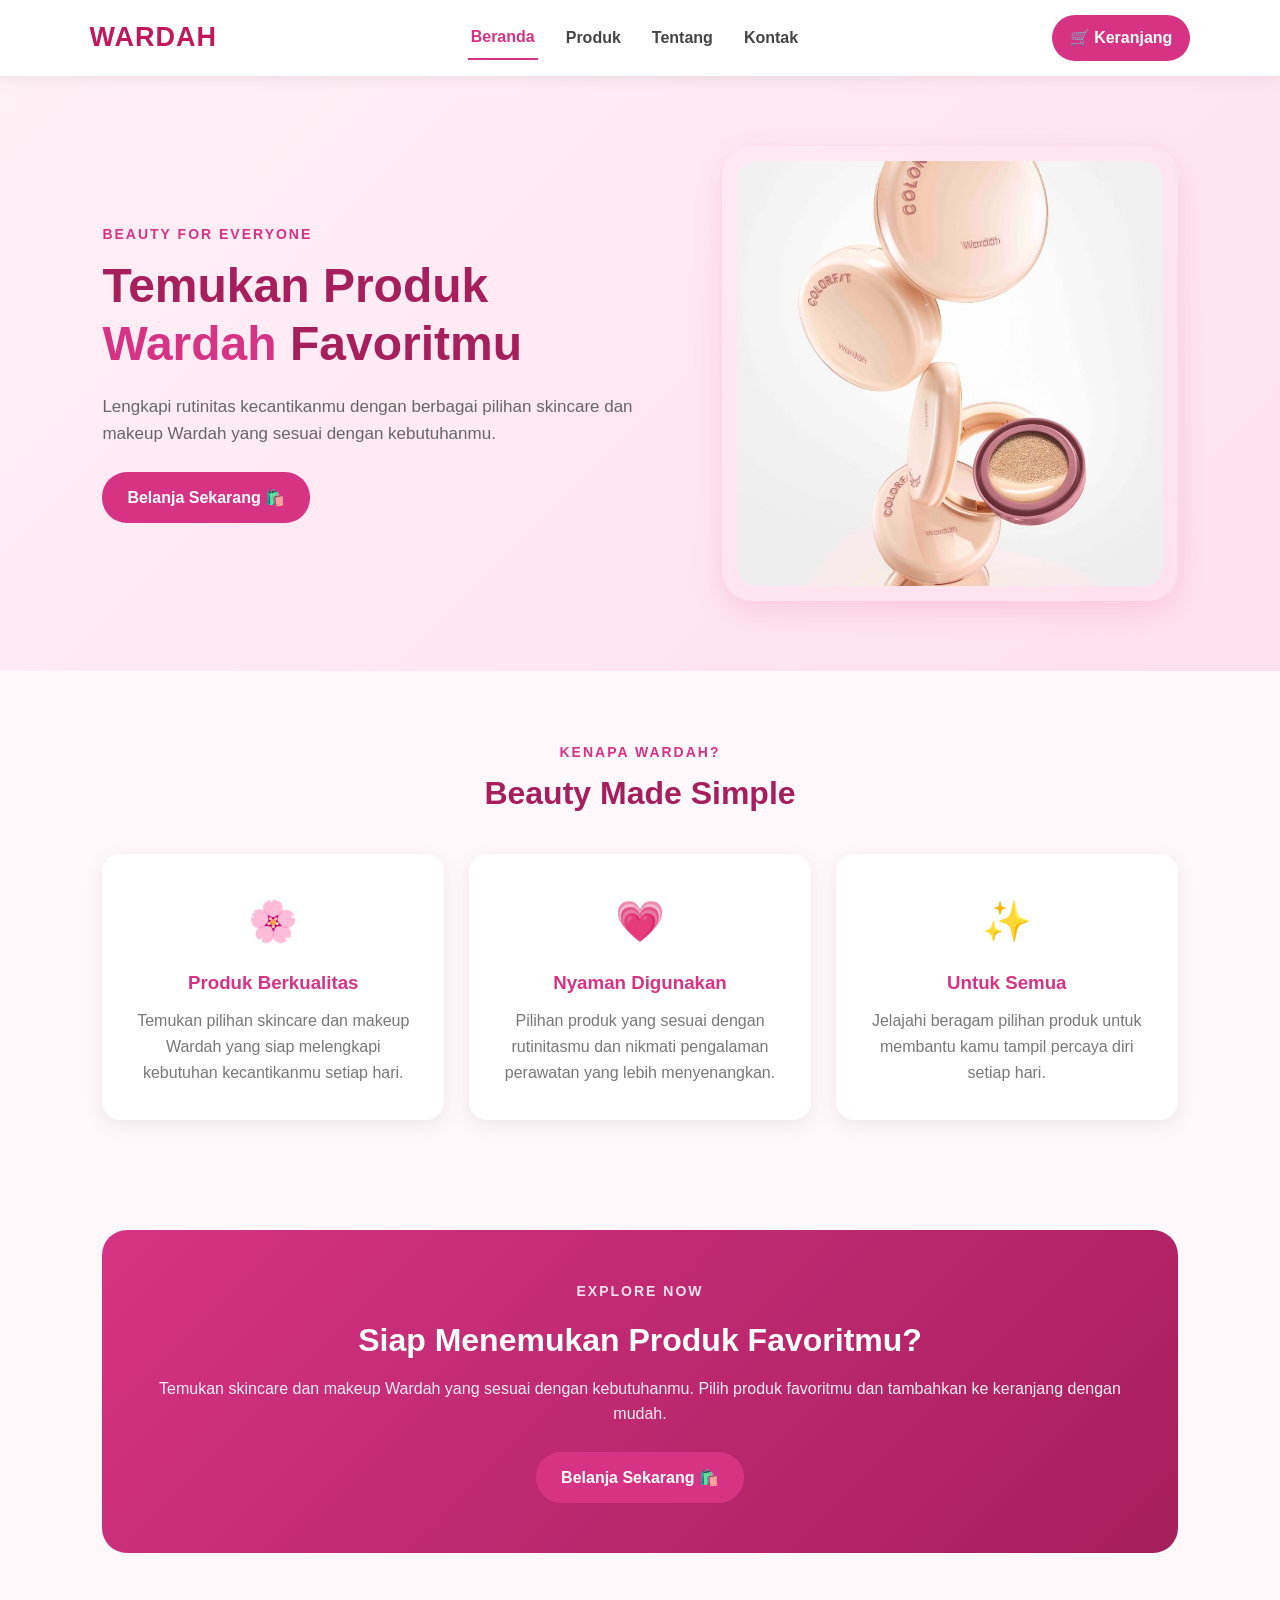
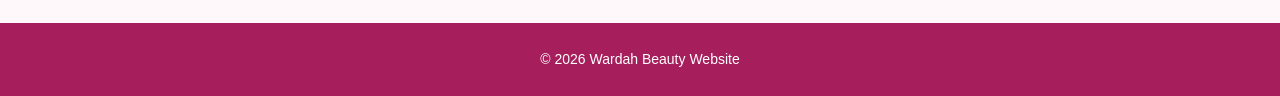
==== commit 8fe94fe4: "update file" ====
--- a/index.html
+++ b/index.html
@@ -38,13 +38,13 @@
                 </h1>
 
                 <p>
-                    Temukan berbagai produk skincare dan
-                    makeup Wardah yang sesuai dengan kebutuhan
-                    kecantikanmu.
+                    Lengkapi rutinitas kecantikanmu dengan berbagai 
+                    pilihan skincare dan makeup Wardah yang sesuai 
+                    dengan kebutuhanmu.
                 </p>
 
                 <a href="produk.html" class="main-button">
-                    Lihat Produk
+                    Belanja Sekarang 🛍️
                 </a>
             </div>
 
@@ -86,8 +86,9 @@
                     <div class="feature-icon">✨</div>
                     <h3>Untuk Semua</h3>
                     <p>
-                        Pilihan skincare dan makeup untuk
-                        berbagai kebutuhan kecantikan.
+                        Jelajahi beragam pilihan produk
+                        untuk membantu kamu tampil percaya
+                        diri setiap hari.
                     </p>
                 </article>
 
@@ -99,12 +100,13 @@
                 <p class="subtitle">EXPLORE NOW</p>
                 <h2>Siap Menemukan Produk Favoritmu?</h2>
                 <p>
-                    Jelajahi koleksi produk Wardah dan pilih
-                    skincare atau makeup yang sesuai dengan kebutuhanmu.
+                    Temukan skincare dan makeup Wardah yang
+                    sesuai dengan kebutuhanmu. Pilih produk 
+                    favoritmu dan tambahkan ke keranjang dengan mudah.
                 </p>
 
                 <a href="produk.html" class="main-button">
-                    Belanja Sekarang 
+                    Belanja Sekarang 🛍️ 
                 </a>
             </div>
         </section>
